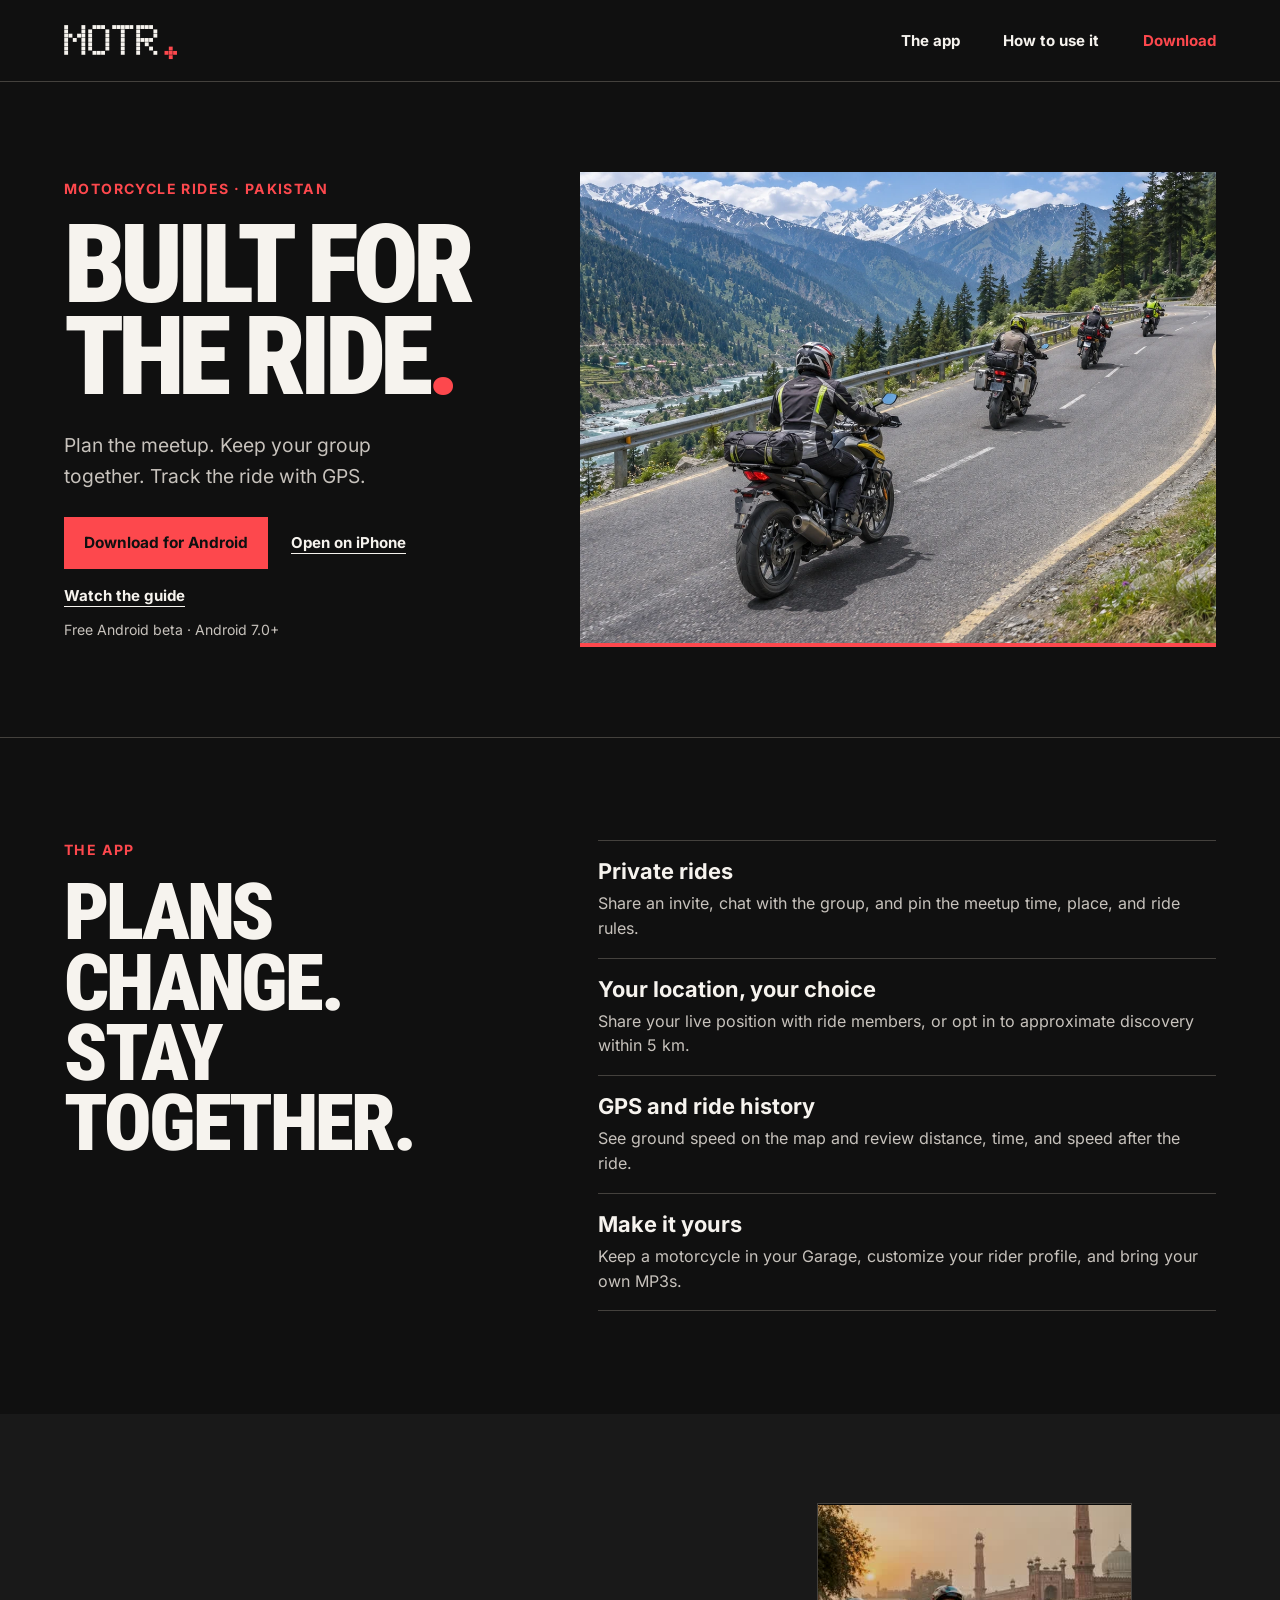
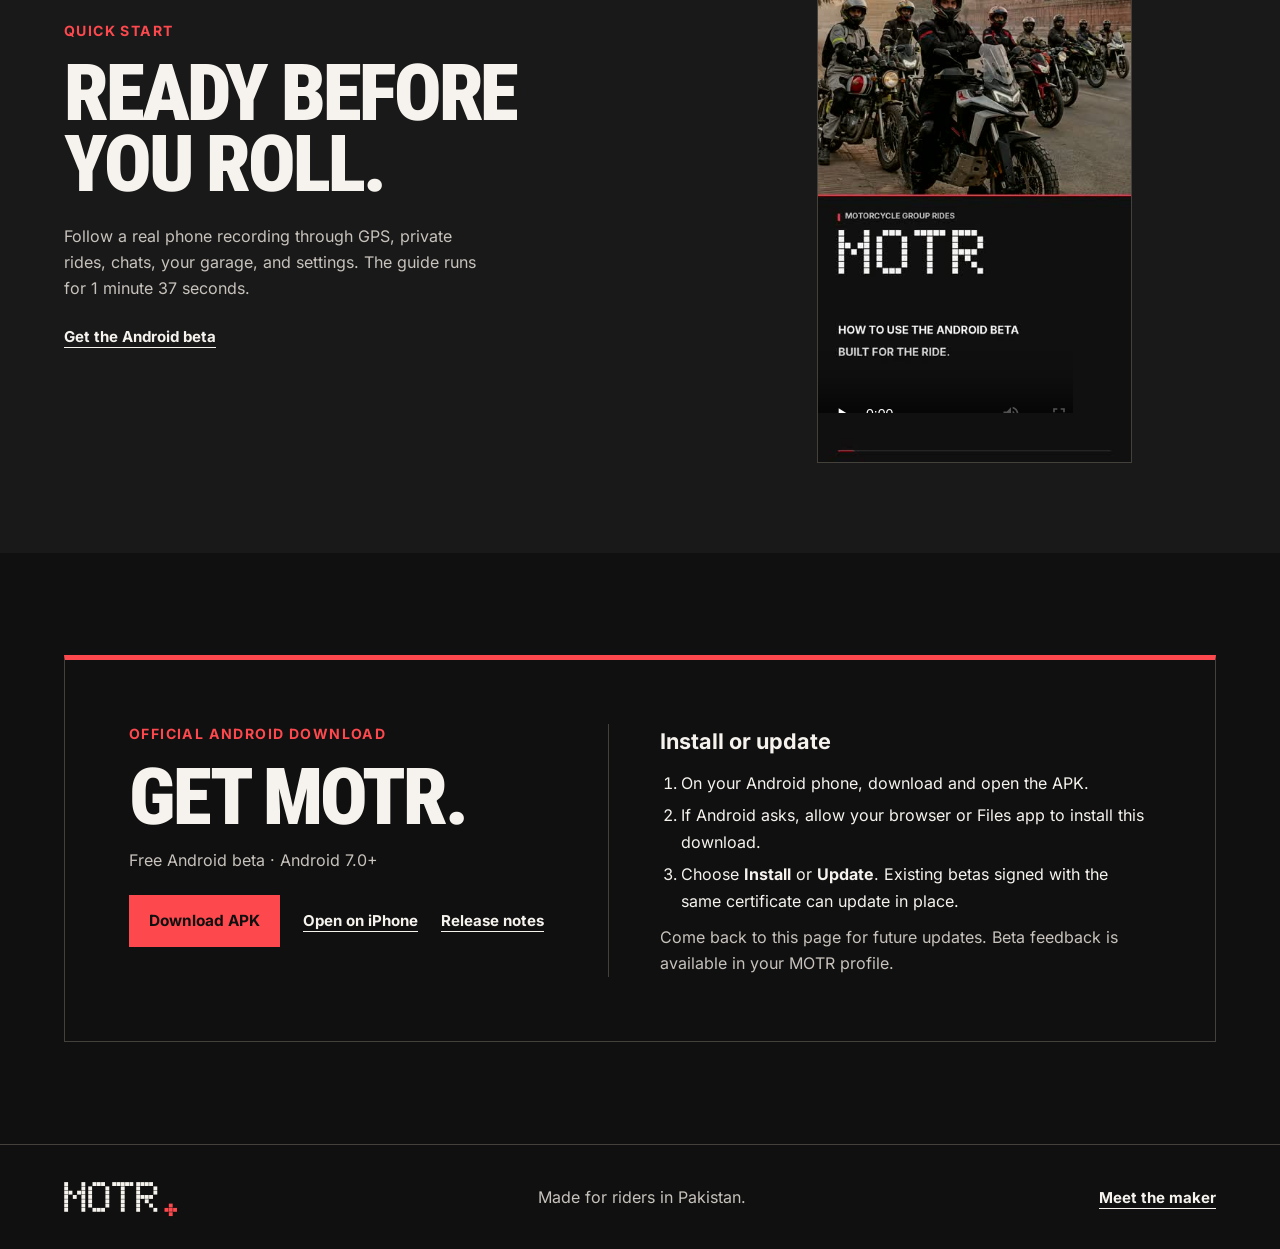
==== public/index.html @ 7a29e28d "Deploy MOTR iPhone web beta" ====
<!doctype html>
<html lang="en" data-theme="dark">
<head>
  <meta charset="utf-8">
  <meta name="viewport" content="width=device-width, initial-scale=1">
  <meta name="color-scheme" content="dark">
  <meta name="theme-color" content="#101010">
  <meta name="description" content="Download the official MOTR Android beta. Plan private motorcycle rides, share your location by choice, and track your rides with GPS. Built for riders in Pakistan.">
  <meta property="og:type" content="website">
  <meta property="og:title" content="MOTR — Built for the ride.">
  <meta property="og:description" content="Private group rides, GPS and rider discovery. Get the official Android beta.">
  <meta property="og:image" content="assets/karakoram.webp">
  <link rel="icon" href="assets/icon.png">
  <link rel="stylesheet" href="assets/styles.css">
  <script src="assets/release.js" defer></script>
  <title>MOTR — Built for the ride.</title>
</head>
<body>
  <a class="skip-link" href="#content">Skip to content</a>
  <header class="masthead shell">
    <a class="wordmark" href="#content" aria-label="MOTR home">MOTR<span>.</span></a>
    <nav aria-label="Main">
      <a href="#features">The app</a>
      <a href="#guide">How to use it</a>
      <a class="nav-download" href="#download">Download</a>
    </nav>
  </header>
  <main id="content">
    <section class="hero shell" aria-labelledby="title">
      <div class="hero-intro">
        <p class="eyebrow">Motorcycle rides · Pakistan</p>
        <h1 id="title">Built for<br>the ride<span>.</span></h1>
        <p class="hero-deck">Plan the meetup. Keep your group together. Track the ride with GPS.</p>
        <div class="hero-actions">
          <a class="btn btn-primary" href="https://github.com/thtsleepyguy/motr-downloads/releases/latest/download/MOTR.apk">Download for Android</a>
          <a class="inline-link" href="iphone/">Open on iPhone</a>
          <a class="inline-link" href="#guide">Watch the guide</a>
        </div>
        <p class="spec" data-release-spec>Free Android beta · Android 7.0+</p>
      </div>
      <figure class="hero-image">
        <img src="assets/karakoram.webp" width="1774" height="887" alt="Illustrated group of motorcyclists rounding a mountain road above a river valley" fetchpriority="high">
      </figure>
    </section>
    <section id="features" class="features shell" aria-labelledby="features-title">
      <div class="section-lead">
        <p class="eyebrow">The app</p>
        <h2 id="features-title">Plans change.<br>Stay together.</h2>
      </div>
      <dl class="feature-list">
        <div><dt>Private rides</dt><dd>Share an invite, chat with the group, and pin the meetup time, place, and ride rules.</dd></div>
        <div><dt>Your location, your choice</dt><dd>Share your live position with ride members, or opt in to approximate discovery within 5 km.</dd></div>
        <div><dt>GPS and ride history</dt><dd>See ground speed on the map and review distance, time, and speed after the ride.</dd></div>
        <div><dt>Make it yours</dt><dd>Keep a motorcycle in your Garage, customize your rider profile, and bring your own MP3s.</dd></div>
      </dl>
    </section>
    <section id="guide" class="guide shell" aria-labelledby="guide-title">
      <div class="guide-copy">
        <p class="eyebrow">Quick start</p>
        <h2 id="guide-title">Ready before<br>you roll.</h2>
        <p>Follow a real phone recording through GPS, private rides, chats, your garage, and settings. The guide runs for 1 minute 37 seconds.</p>
        <a class="inline-link" href="#download">Get the Android beta</a>
      </div>
      <div class="video-frame">
        <video src="assets/tutorial.mp4" poster="assets/tutorial-poster.jpg" width="1080" height="1920" controls playsinline preload="none" aria-label="MOTR Android tutorial with on-screen instructions"></video>
      </div>
    </section>
    <section id="download" class="download shell" aria-labelledby="download-title">
      <div class="download-panel">
        <div>
          <p class="eyebrow">Official Android download</p>
          <h2 id="download-title">Get MOTR.</h2>
          <p data-release-spec>Free Android beta · Android 7.0+</p>
          <div class="download-actions">
            <a class="btn btn-primary" href="https://github.com/thtsleepyguy/motr-downloads/releases/latest/download/MOTR.apk">Download APK</a>
            <a class="inline-link" href="iphone/">Open on iPhone</a>
            <a class="inline-link" data-release-notes href="https://github.com/thtsleepyguy/motr-downloads/releases">Release notes</a>
          </div>
        </div>
        <div class="install">
          <h3>Install or update</h3>
          <ol>
            <li>On your Android phone, download and open the APK.</li>
            <li>If Android asks, allow your browser or Files app to install this download.</li>
            <li>Choose <strong>Install</strong> or <strong>Update</strong>. Existing betas signed with the same certificate can update in place.</li>
          </ol>
          <p>Come back to this page for future updates. Beta feedback is available in your MOTR profile.</p>
        </div>
      </div>
    </section>
  </main>
  <footer class="site-footer shell">
    <a class="wordmark" href="#content" aria-label="MOTR home">MOTR<span>.</span></a>
    <p>Made for riders in Pakistan.</p>
    <a class="inline-link" href="https://wajdanali.vercel.app/projects/motr">Meet the maker</a>
  </footer>
</body>
</html>
---- public/assets/styles.css ----
@font-face {
  font-family: Inter;
  src: url("inter.ttf") format("truetype");
  font-weight: 400;
  font-display: swap;
}
@font-face {
  font-family: Inter;
  src: url("inter-bold.ttf") format("truetype");
  font-weight: 700;
  font-display: swap;
}
@font-face {
  font-family: Doto;
  src: url("doto.ttf") format("truetype");
  font-weight: 900;
  font-display: swap;
}
@font-face {
  font-family: Condensed;
  src: url("condensed.woff2") format("woff2");
  font-weight: 700 900;
  font-display: swap;
}

:root {
  color-scheme: dark;
  --ink: #101010;
  --surface: #191919;
  --text: #f6f3ee;
  --muted: #c7c2bc;
  --rule: #44413d;
  --red: #fd484d;
  --gutter: clamp(20px, 5vw, 76px);
  background: var(--ink);
  color: var(--text);
  font-family: Inter, Arial, sans-serif;
}
*, *::before, *::after { box-sizing: border-box; }
body { margin: 0; }
img, video { display: block; max-width: 100%; }
a { color: inherit; }
p, h1, h2, h3, figure, dl { margin: 0; }
a:focus-visible, video:focus-visible { outline: 2px solid #ff8888; outline-offset: 5px; }
.shell { width: min(100%, 1700px); margin-inline: auto; padding-inline: var(--gutter); }
.skip-link { position: fixed; z-index: 3; top: 8px; left: 12px; background: var(--text); color: var(--ink); padding: 12px; transform: translateY(-200%); }
.skip-link:focus { transform: translateY(0); }
.masthead { display: flex; min-height: 82px; gap: 20px; align-items: center; justify-content: space-between; border-bottom: 1px solid var(--rule); }
.wordmark { font: 900 clamp(29px, 4vw, 43px)/1 Doto, monospace; letter-spacing: -.045em; text-decoration: none; }
.wordmark span, h1 span { color: var(--red); }
nav { display: flex; align-items: center; gap: clamp(14px, 3.4vw, 52px); }
nav a, .inline-link { font-size: .94rem; font-weight: 700; text-underline-offset: 5px; }
nav a { text-decoration: none; min-height: 44px; display: inline-flex; align-items: center; }
nav a:hover, .inline-link:hover { text-decoration: underline; color: var(--red); }
.nav-download { color: var(--red); }
.hero { display: grid; grid-template-columns: minmax(0, .83fr) minmax(0, 1.17fr); align-items: stretch; gap: clamp(26px, 5vw, 80px); padding-block: clamp(34px, 7vw, 104px) clamp(55px, 7vw, 112px); }
.hero-intro { align-self: center; }
.eyebrow { color: var(--red); font-size: .88rem; font-weight: 700; letter-spacing: .1em; text-transform: uppercase; line-height: 1.45; }
h1, h2 { font-family: Condensed, Impact, "Arial Narrow", sans-serif; font-weight: 900; text-transform: uppercase; }
h1 { margin-top: 20px; font-size: clamp(65px, 8.55vw, 142px); line-height: .84; letter-spacing: -.055em; }
h2 { font-size: clamp(48px, 6.15vw, 99px); line-height: .89; letter-spacing: -.04em; }
.hero-deck { margin-top: 27px; max-width: 32ch; font-size: clamp(1.03rem, 1.5vw, 1.3rem); color: var(--muted); line-height: 1.6; }
.hero-actions, .download-actions { display: flex; flex-wrap: wrap; align-items: center; gap: 17px 23px; margin-top: 25px; }
.btn { display: inline-flex; align-items: center; justify-content: center; min-height: 52px; padding: 10px 19px; text-decoration: none; font-weight: 700; font-size: .96rem; line-height: 1.25; border: 1px solid transparent; transition: background .18s, color .18s; }
.btn-primary { background: var(--red); color: var(--ink); }
.btn-primary:hover { background: #ff7a7e; }
.spec { margin-top: 14px; color: var(--muted); font-size: .88rem; line-height: 1.5; }
.hero-image { min-width: 0; position: relative; display: grid; border-bottom: 4px solid var(--red); background: var(--surface); }
.hero-image img { width: 100%; height: 100%; min-height: 390px; aspect-ratio: 1.35; object-fit: cover; object-position: 58% center; }
.hero-image::after { position: absolute; inset: auto 0 -4px; height: 4px; content: ""; background: #ff9897; transform: scaleX(0); transform-origin: right; pointer-events: none; }
@media (prefers-reduced-motion: no-preference) {
  .hero-image::after { animation: photo-accent .85s ease-out both; }
}
@keyframes photo-accent { from { transform: scaleX(1); } to { transform: scaleX(0); } }
.features { display: grid; grid-template-columns: .85fr 1.15fr; gap: clamp(26px, 6vw, 115px); padding-block: clamp(50px, 8vw, 128px); border-top: 1px solid var(--rule); }
.section-lead .eyebrow, .guide-copy .eyebrow, .download-panel .eyebrow { margin-bottom: 17px; }
.feature-list > div { display: grid; gap: 7px; border-bottom: 1px solid var(--rule); padding: 17px 0; }
.feature-list > div:first-child { border-top: 1px solid var(--rule); }
.feature-list dt { font-size: clamp(1.15rem, 1.7vw, 1.5rem); font-weight: 700; }
.feature-list dd { margin: 0; color: var(--muted); line-height: 1.55; }
.guide { display: grid; grid-template-columns: 1.08fr .92fr; align-items: center; padding-block: clamp(48px, 7vw, 100px); gap: clamp(26px, 8vw, 126px); background: var(--surface); }
.guide-copy p:not(.eyebrow) { max-width: 43ch; line-height: 1.65; color: var(--muted); margin: 24px 0; }
.video-frame { max-width: 315px; width: 100%; justify-self: center; }
video { width: 100%; height: auto; border: 1px solid var(--rule); background: #080808; aspect-ratio: 9/16; }
.download { padding-block: clamp(48px, 8vw, 115px); }
.download-panel { display: grid; grid-template-columns: .9fr 1.1fr; gap: 35px; padding: clamp(23px, 5vw, 71px); border: 1px solid var(--rule); border-top: 5px solid var(--red); }
.download-panel h2 + p { margin-top: 18px; color: var(--muted); }
.install { border-left: 1px solid var(--rule); padding-left: clamp(22px, 4vw, 60px); line-height: 1.65; }
.install h3 { font-size: 1.35rem; }
.install ol { margin-block: 10px; padding-left: 21px; }
.install li:not(:last-child) { margin-bottom: 6px; }
.install p { color: var(--muted); }
.site-footer { border-top: 1px solid var(--rule); min-height: 105px; display: flex; flex-wrap: wrap; align-items: center; gap: 20px; justify-content: space-between; padding-block: 18px; }
.site-footer p { color: var(--muted); }
@media (max-width: 970px) {
  .hero { gap: 24px; }
  .hero-image img { min-height: 320px; aspect-ratio: 1.1; }
}
@media (max-width: 720px) {
  .masthead { min-height: 68px; }
  nav a { font-size: .83rem; }
  .hero, .features, .guide, .download-panel { grid-template-columns: minmax(0, 1fr); }
  .hero { gap: 28px; }
  h1 { font-size: clamp(67px, 16.4vw, 108px); }
  .hero-image img { min-height: 0; aspect-ratio: 1.32; }
  .install { border-left: 0; border-top: 1px solid var(--rule); padding: 22px 0 0; }
}
@media (max-width: 380px) {
  .masthead { gap: 10px; }
  nav { gap: 12px; }
  .wordmark { font-size: 27px; }
  nav a { font-size: .78rem; }
}
@media (prefers-reduced-motion: reduce) {
  *, *::before, *::after { transition: none !important; }
}
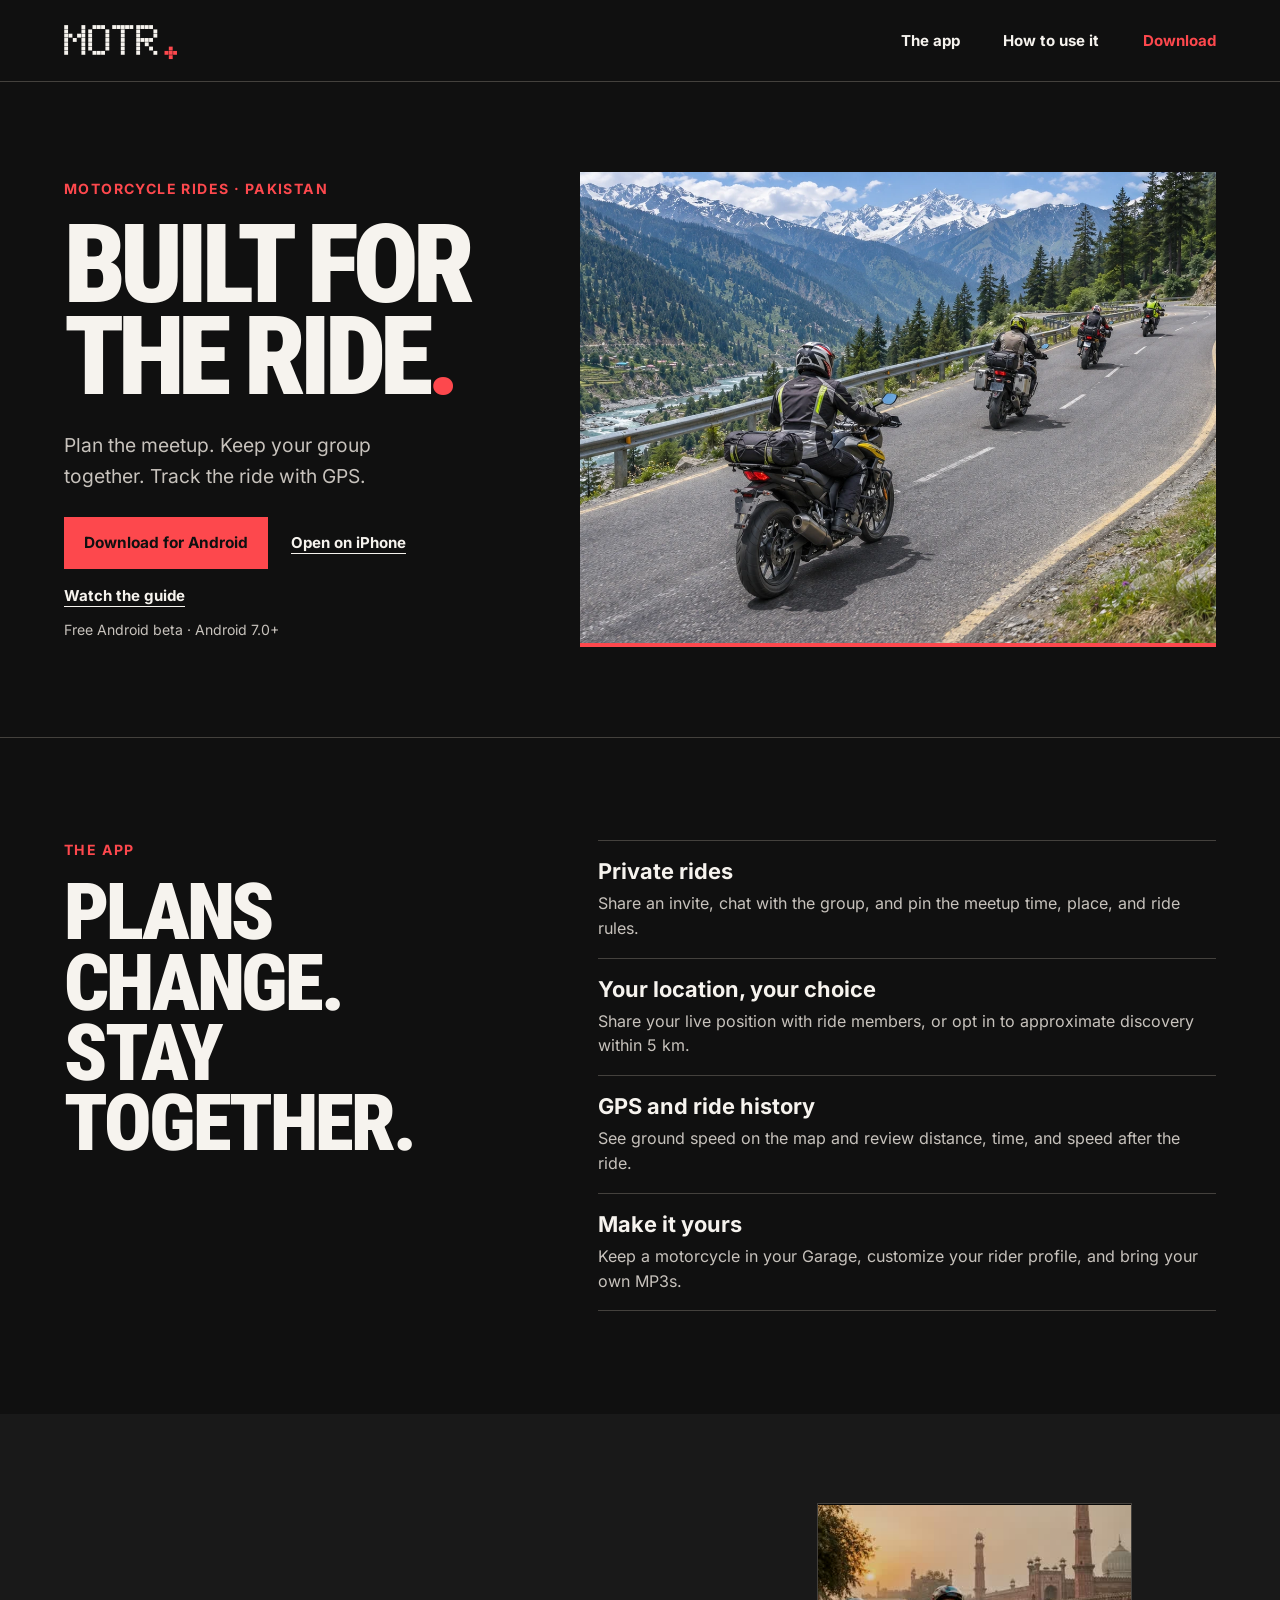
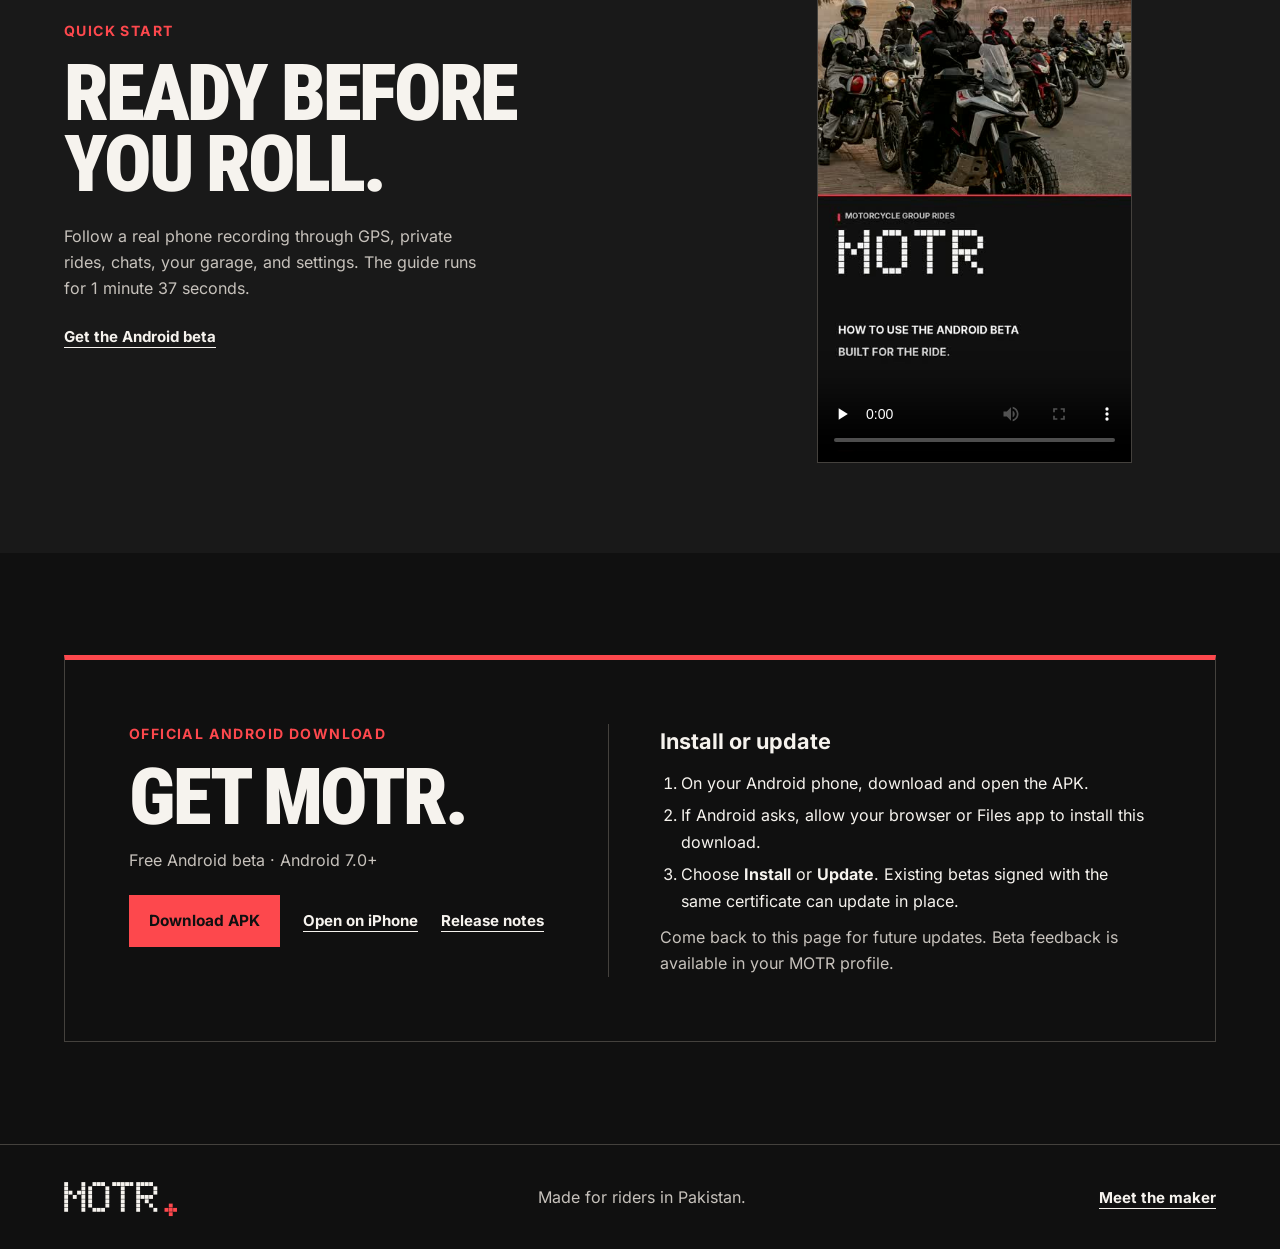
==== commit 344317cf: "Add homepage-only MOTR web analytics" ====
--- a/public/index.html
+++ b/public/index.html
@@ -13,6 +13,23 @@
   <link rel="icon" href="assets/icon.png">
   <link rel="stylesheet" href="assets/styles.css">
   <script src="assets/release.js" defer></script>
+  <script>
+    window.va = window.va || function () {
+      (window.vaq = window.vaq || []).push(arguments);
+    };
+    window.va('beforeSend', function (event) {
+      if (event.type !== 'pageview') return null;
+      var url = new URL(event.url, location.origin);
+      if (url.origin !== location.origin || url.pathname !== '/') return null;
+      if (document.referrer) {
+        var referrer = new URL(document.referrer);
+        if (referrer.origin === location.origin && referrer.pathname.indexOf('/iphone') === 0) return null;
+      }
+      event.url = url.origin + '/';
+      return event;
+    });
+  </script>
+  <script src="/_vercel/insights/script.js" defer></script>
   <title>MOTR — Built for the ride.</title>
 </head>
 <body>
